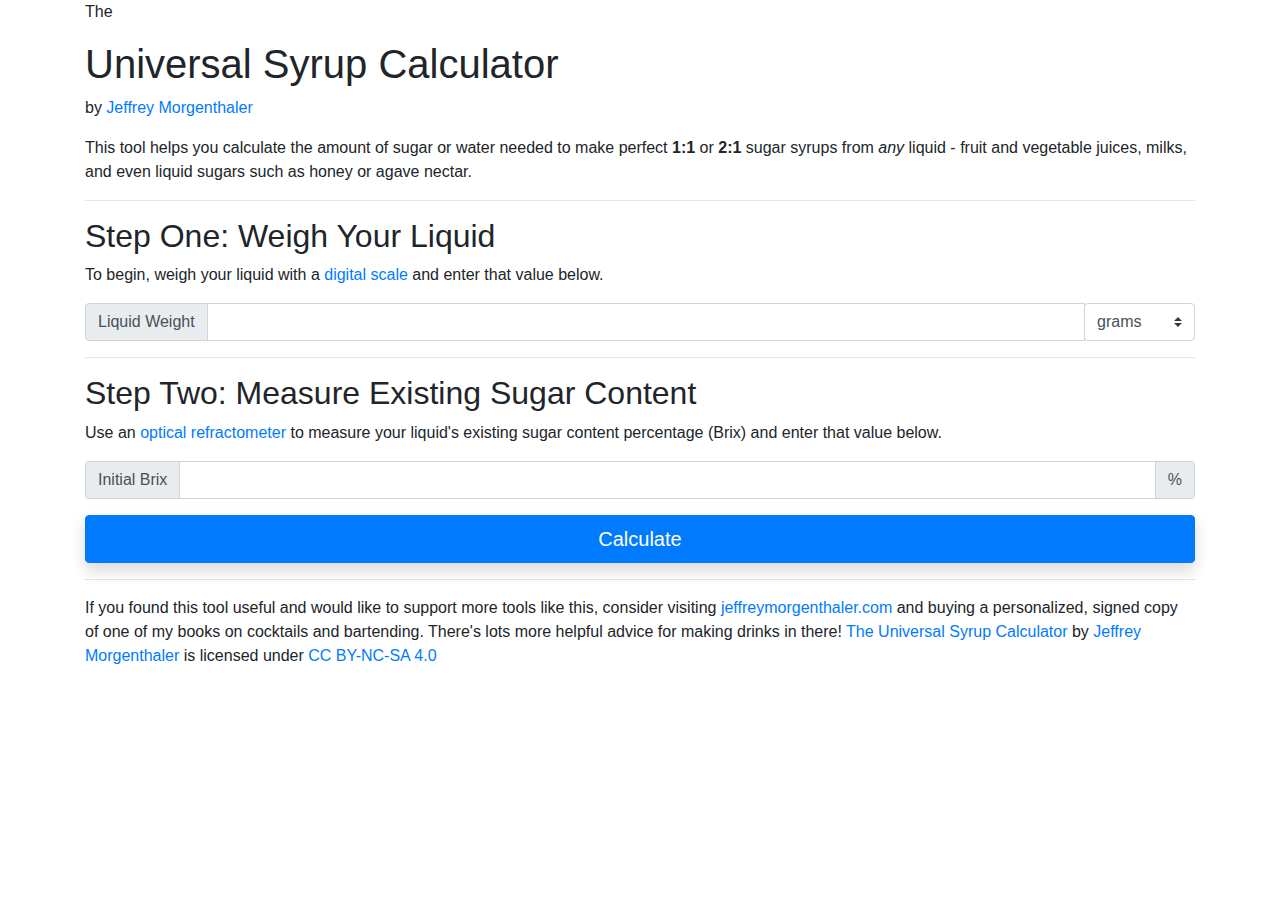
==== new/index.html @ f0f1c1b3 "Create index.html" ====
<!DOCTYPE html>
<html lang="en">
<head>
    <meta charset="UTF-8">
    <title>Universal Syrup Calculator</title>
    <meta name="description" content="Universal Syrup Calculator by Jeffrey Morgenthaler helps you make perfect 2:1 and 1:1 sugar syrups. Calculate the right amount of sugar or water based on your liquid's weight and Brix.">
    <meta name="keywords" content="syrup calculator, sugar syrup, 2:1 syrup, 1:1 syrup, Jeffrey Morgenthaler, cocktail syrup">

    <link href="https://stackpath.bootstrapcdn.com/bootstrap/4.5.2/css/bootstrap.min.css" rel="stylesheet">
    <link rel="stylesheet" type="text/css" href="style.css">


    <meta name="viewport" content="width=device-width, initial-scale=1">

	<link rel="apple-touch-icon" sizes="180x180" href="/apple-touch-icon.png">
	<link rel="icon" type="image/png" sizes="32x32" href="/favicon-32x32.png">
	<link rel="icon" type="image/png" sizes="16x16" href="/favicon-16x16.png">
	<link rel="manifest" href="/site.webmanifest">
	<link rel="mask-icon" href="/safari-pinned-tab.svg" color="#5bbad5">
	<meta name="msapplication-TileColor" content="#da532c">
	<meta name="theme-color" content="#ffffff">
</head>
<body>


    <div class="container">
    
    <div id="header">
    <p>The</p>
    <h1>Universal Syrup Calculator</h1>
    <p class="author">by <a href="https://jeffreymorgenthaler.com/universal-syrup-calculator/" target="_blank" aria-label="Link to my website, opens in a new window">Jeffrey Morgenthaler</a></p>
    <p>This tool helps you calculate the amount of sugar or water needed to make perfect <b>1:1</b> or <b>2:1</b> sugar syrups from <em>any</em> liquid - fruit and vegetable juices, milks, and even liquid sugars such as honey or agave nectar.</p>
        </div>
        
        <hr />
        
        <div class="recipe-step"> 
        <h2>Step One: Weigh Your Liquid</h2>
        <p>To begin, weigh your liquid with a <a href="https://amzn.to/3SgPzZM" target="_blank" aria-label="Link to buy digital scale, opens in a new window">digital scale</a> and enter that value below.
<div class="input-group mb-3">
    <div class="input-group-prepend">
        <span class="input-group-text" id="inputGroup-sizing-default">Liquid Weight</span>
    </div>
    <input type="number" class="form-control" id="weight" aria-label="Weight of Liquid" aria-describedby="inputGroup-sizing-default" required>
    <div class="input-group-append">
        <select class="custom-select" id="unit">
            <option value="grams">grams</option>
            <option value="ounces">ounces</option>
            <option value="kilograms">kilograms</option>
            <option value="pounds">pounds</option>
        </select>
    </div>
</div>
<span class="error" id="weightError"></span>
</div>
        
        <hr />
        
	<div class="recipe-step"> 
	<h2>Step Two: Measure Existing Sugar Content</h2>
	<p>Use an <a href="https://amzn.to/46cc4EW" target="_blank" aria-label="Link to buy optical refractometer, opens in a new window">optical refractometer</a> to measure your liquid's existing sugar content percentage (Brix) and enter that value below. 
	<div class="input-group mb-3">
	<div class="input-group-prepend">
	<span class="input-group-text" id="inputGroup-sizing-default">Initial Brix</span>
	</div>
	<input type="number" class="form-control" id="brix" aria-label="Initial Brix" aria-describedby="inputGroup-sizing-default" required>
	<div class="input-group-append">
	<span class="input-group-text">%</span>
	</div>
	</div>
	<span class="error" id="brixError"></span>
	</div>
        
<button id="calculateButton" class="btn btn-primary btn-lg btn-block shadow rounded">Calculate</button>        
       
<div id="results" class="row d-none">
    <div class="col-md-6">
        <div class="card text-center">
            <div class="card-header">
                For 1:1 Syrup
            </div>
            <div class="card-body">
                    <p id="add1to1Text"></p>
                <h2 id="sugar1to1">xx grams</h2>
                <p id="sugar1to1Type">water</p>
            </div>
        </div>
    </div>
    <div class="col-md-6">
        <div class="card text-center">
            <div class="card-header">
                For 2:1 Syrup
            </div>
            <div class="card-body">
                <p></p>
                <h2 id="sugar2to1">xx grams</h2>
                <p id="sugar2to1Type">sugar</p>
            </div>
        </div>
    </div>
</div>

<!-- Instructions Section -->
<div class="instructions d-none" id="instructions">
<p>Instructions Will Appear Here</p>
<hr />
</div>

       <hr /> 


<footer>
<p>If you found this tool useful and would like to support more tools like this, consider visiting<a href="https://jeffreymorgenthaler.com/book/" target="_blank"> jeffreymorgenthaler.com</a> and buying a personalized, signed copy of one of my books on cocktails and bartending. There's lots more helpful advice for making drinks in there! <a property="dct:title" rel="cc:attributionURL" href="https://syrupmath.com/">The Universal Syrup Calculator</a> by <a rel="cc:attributionURL dct:creator" property="cc:attributionName" href="https://jeffreymorgenthaler.com/">Jeffrey Morgenthaler</a> is licensed under <a href="https://creativecommons.org/licenses/by-nc-sa/4.0/?ref=chooser-v1" target="_blank" rel="license noopener noreferrer" style="display:inline-block;">CC BY-NC-SA 4.0</p>
</footer>

    </div>

    <!-- Link to external JavaScript file -->
    <script src="script.js"></script>
    
    <!-- 100% privacy-first analytics -->
    <script async defer src="https://scripts.simpleanalyticscdn.com/latest.js"></script>
    <noscript><img src="https://queue.simpleanalyticscdn.com/noscript.gif" alt="" referrerpolicy="no-referrer-when-downgrade" /></noscript>
</body>
</html>
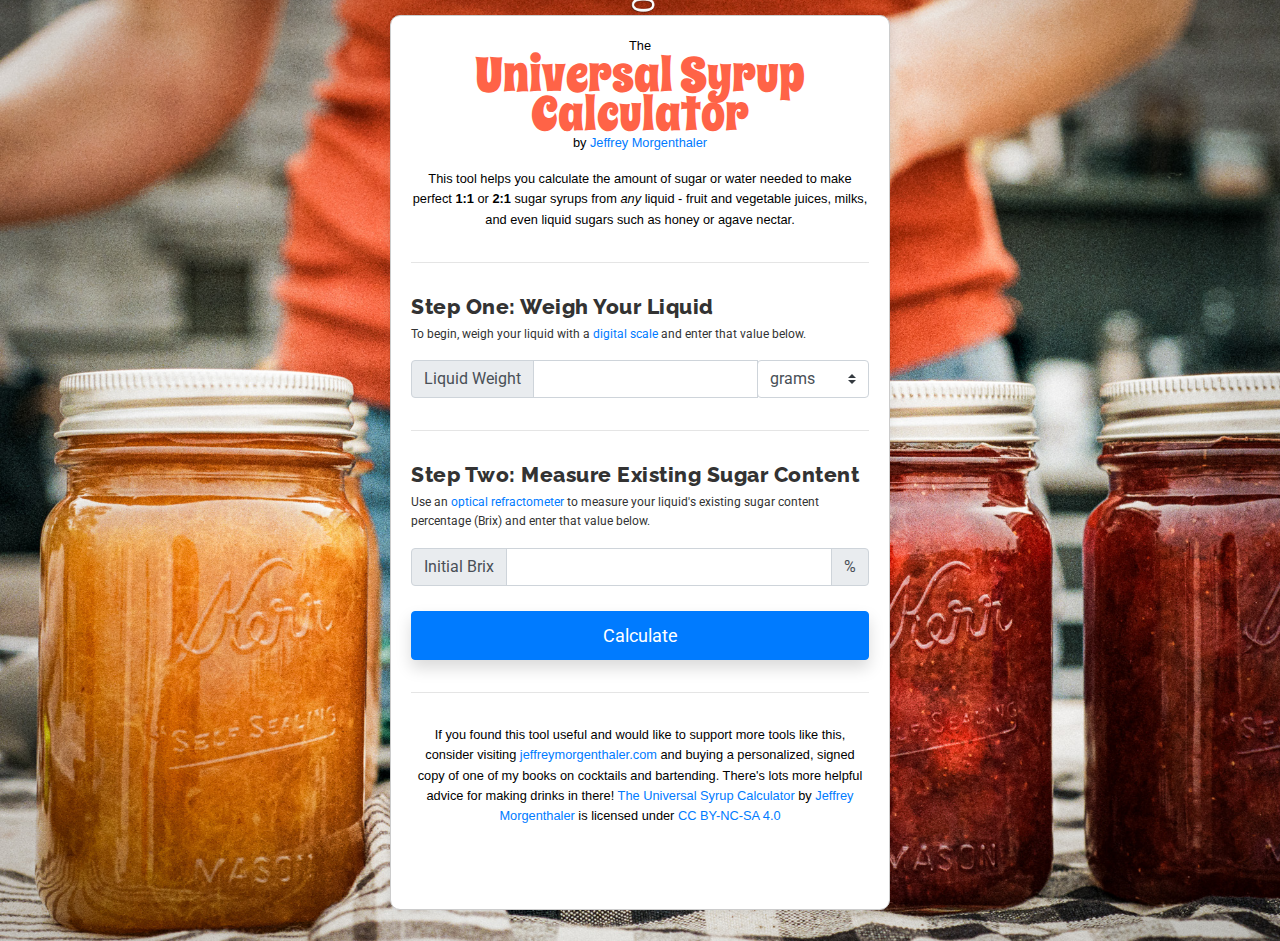
==== commit e493d243: "Add files via upload" ====
--- a/new/index.html
+++ b/new/index.html
@@ -122,4 +122,4 @@
     <script async defer src="https://scripts.simpleanalyticscdn.com/latest.js"></script>
     <noscript><img src="https://queue.simpleanalyticscdn.com/noscript.gif" alt="" referrerpolicy="no-referrer-when-downgrade" /></noscript>
 </body>
-</html>
+</html>--- a/new/style.css
+++ b/new/style.css
@@ -0,0 +1,178 @@
+@import url('https://fonts.googleapis.com/css2?family=Roboto:wght@400;700&display=swap');
+@import url('https://fonts.googleapis.com/css2?family=Raleway:ital,wght@0,100..900;1,100..900&display=swap');
+@import url('https://fonts.googleapis.com/css2?family=Spicy+Rice&display=swap');
+
+body {
+    font-family: 'Roboto', Arial, sans-serif;
+    margin: 0;
+    padding: 0;
+    background-color: #f5ec9a; /* Changed background color */
+    color: #333;
+    line-height: 1.6;
+	background: url('background.jpg');
+	background-repeat: no-repeat;
+	background-size: cover;
+	background-attachment: fixed;
+	background-position: center;
+
+}
+
+.container {
+    width: 95%;
+    max-width: 500px;
+    padding: 20px;
+    margin: 15px auto 5px;
+    border: 1px solid #ccc;
+    border-radius: 10px;
+    background-color: white;
+    box-shadow: 0 0 10px rgba(0, 0, 0, 0.1);
+}
+
+h1 {
+    font-family: "Spicy Rice", serif;
+    font-size: 3rem;
+    font-weight: 400;
+    line-height: .8;
+    color: #ff6347;
+    text-align: center;
+    padding: 0;
+    margin: 0;
+}
+
+h2 {
+    font-family: 'Raleway', sans-serif;
+    font-size: 1.3rem; /* Slightly smaller than the default */
+    margin-bottom: 0.75rem; /* Reduce space below the title */
+    font-weight: 800; /* Heavy font weight for a modern look */
+    color: #333; /* A slightly softer black/gray color */
+    letter-spacing: 0.5px; /* Add slight letter spacing for a modern feel */
+    margin: 0;
+}
+
+#header p {
+    font-family: Arial, sans-serif; /* Keep the same font family */
+    font-size: .8rem; /* Slightly smaller font for the byline */
+    font-weight: 400; /* Normal weight for the byline */
+    color: #000; /* Set the text color to black */
+    margin: 0; /* Adjust spacing between title and byline */
+    text-align: center;
+	}
+	
+.recipe-step p {
+    font-size: .75rem; /* Slightly smaller font for the byline */
+    margin-top: 5px;
+	}
+	
+.author {
+	padding-bottom: 15px;
+	}
+
+a {
+    color: #007BFF;
+    text-decoration: none;
+}
+
+a:hover {
+    text-decoration: underline;
+}
+
+.highlight {
+    color: red;
+    font-weight: bold;
+}
+
+.input-group {
+    margin-bottom: 15px;
+}
+
+label {
+    display: block;
+    margin-bottom: 5px;
+    font-weight: bold;
+}
+
+input {
+    width: 100%;
+    padding: 10px;
+    box-sizing: border-box;
+    border: 1px solid #ccc;
+    border-radius: 5px;
+    font-size: 16px; /* Prevent auto-zoom on mobile devices */
+    margin-bottom: 0;
+}
+
+#calculateButton {
+    background-color: #007bff;
+    border-color: #007bff;
+    padding: 10px 20px;
+    font-size: 18px;
+    transition: background-color 0.3s ease;
+    margin-top: 25px;
+}
+
+#calculateButton:hover {
+    background-color: #0056b3;
+    border-color: #0056b3;
+}
+
+#results {
+    margin-top: 1.5em; /* Adjust the value as needed */
+    margin-bottom: 1.5em;
+}
+
+.card-header {
+    font-size: 1.7em;  /* Increase the font size */
+    font-weight: bolder; /* Make the text bold */
+}
+
+#sugar1to1, #sugar2to1 {
+	font-size: 1.5rem;
+	color: #ff6347;
+	margin-bottom: 1rem;
+	}
+	
+.instructions {
+    font-family: Arial, sans-serif; /* Keep the same font family */
+    font-size: .8rem;
+    font-weight: 400;
+    color: #000; /* Set the text color to black */
+    margin: 0; 
+    text-align: center;
+	}
+
+/* Error message styling */
+.error {
+    color: red;
+    font-size: 0.9em;  /* Adjust font size if necessary */
+    margin: 0;
+    display: block;  /* Ensure it displays as a block element */
+}
+
+hr {
+    margin: 2rem 0;
+}
+
+footer {
+    text-align: center;
+    font-family: Arial, sans-serif; /* Keep the same font family */
+    font-size: .8rem; /* Slightly smaller font for the byline */
+    font-weight: 400; /* Normal weight for the byline */
+    color: #000; /* Set the text color to black */
+    }
+
+/* Remove border and margins, adjust width and padding on mobile devices */
+@media (max-width: 768px) {
+    .container {
+        width: 90%; /* Ensure the container takes up 90% of the width */
+        max-width: none; /* Remove max-width for mobile */
+        padding: 15px; /* Reduce padding on mobile devices
+        border: none;
+        margin: 10px auto; /* Center the container with auto margins */
+        border-radius: 0; /* Remove border-radius for a cleaner look on mobile */
+    }
+    
+.card {
+	margin-bottom: 25px; /* Add desired space between cards */
+    }
+
+}
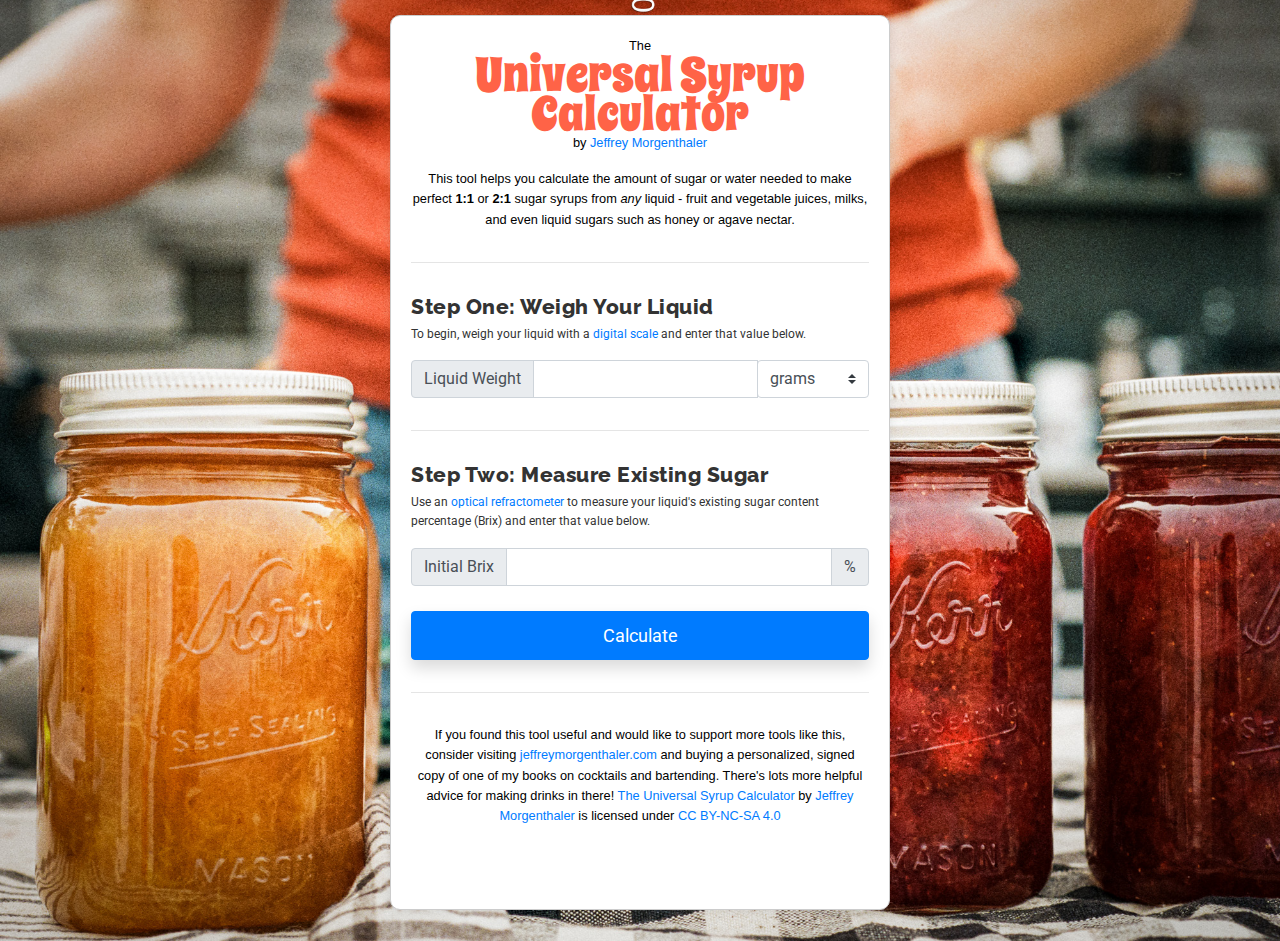
==== commit 5089845c: "Update index.html" ====
--- a/new/index.html
+++ b/new/index.html
@@ -37,7 +37,7 @@
         <div class="recipe-step"> 
         <h2>Step One: Weigh Your Liquid</h2>
         <p>To begin, weigh your liquid with a <a href="https://amzn.to/3SgPzZM" target="_blank" aria-label="Link to buy digital scale, opens in a new window">digital scale</a> and enter that value below.
-<div class="input-group mb-3">
+<div class="input-group">
     <div class="input-group-prepend">
         <span class="input-group-text" id="inputGroup-sizing-default">Liquid Weight</span>
     </div>
@@ -57,9 +57,9 @@
         <hr />
         
 	<div class="recipe-step"> 
-	<h2>Step Two: Measure Existing Sugar Content</h2>
+	<h2>Step Two: Measure Existing Sugar</h2>
 	<p>Use an <a href="https://amzn.to/46cc4EW" target="_blank" aria-label="Link to buy optical refractometer, opens in a new window">optical refractometer</a> to measure your liquid's existing sugar content percentage (Brix) and enter that value below. 
-	<div class="input-group mb-3">
+	<div class="input-group">
 	<div class="input-group-prepend">
 	<span class="input-group-text" id="inputGroup-sizing-default">Initial Brix</span>
 	</div>
@@ -122,4 +122,4 @@
     <script async defer src="https://scripts.simpleanalyticscdn.com/latest.js"></script>
     <noscript><img src="https://queue.simpleanalyticscdn.com/noscript.gif" alt="" referrerpolicy="no-referrer-when-downgrade" /></noscript>
 </body>
-</html>+</html>
--- a/new/style.css
+++ b/new/style.css
@@ -82,23 +82,8 @@
 }
 
 .input-group {
-    margin-bottom: 15px;
-}
-
-label {
-    display: block;
     margin-bottom: 5px;
-    font-weight: bold;
-}
-
-input {
-    width: 100%;
-    padding: 10px;
-    box-sizing: border-box;
-    border: 1px solid #ccc;
-    border-radius: 5px;
-    font-size: 16px; /* Prevent auto-zoom on mobile devices */
-    margin-bottom: 0;
+    padding-bottom: 0px;
 }
 
 #calculateButton {
@@ -133,8 +118,8 @@
 	
 .instructions {
     font-family: Arial, sans-serif; /* Keep the same font family */
-    font-size: .8rem;
-    font-weight: 400;
+    font-size: .9rem;
+    font-weight: 600;
     color: #000; /* Set the text color to black */
     margin: 0; 
     text-align: center;
@@ -143,8 +128,8 @@
 /* Error message styling */
 .error {
     color: red;
-    font-size: 0.9em;  /* Adjust font size if necessary */
-    margin: 0;
+    font-size: 0.8em;  /* Adjust font size if necessary */
+    margin-left: 5px;
     display: block;  /* Ensure it displays as a block element */
 }
 
@@ -163,12 +148,12 @@
 /* Remove border and margins, adjust width and padding on mobile devices */
 @media (max-width: 768px) {
     .container {
-        width: 90%; /* Ensure the container takes up 90% of the width */
+        width: 95%; /* Ensure the container takes up 90% of the width */
         max-width: none; /* Remove max-width for mobile */
         padding: 15px; /* Reduce padding on mobile devices
         border: none;
         margin: 10px auto; /* Center the container with auto margins */
-        border-radius: 0; /* Remove border-radius for a cleaner look on mobile */
+        border-radius: 5px;
     }
     
 .card {
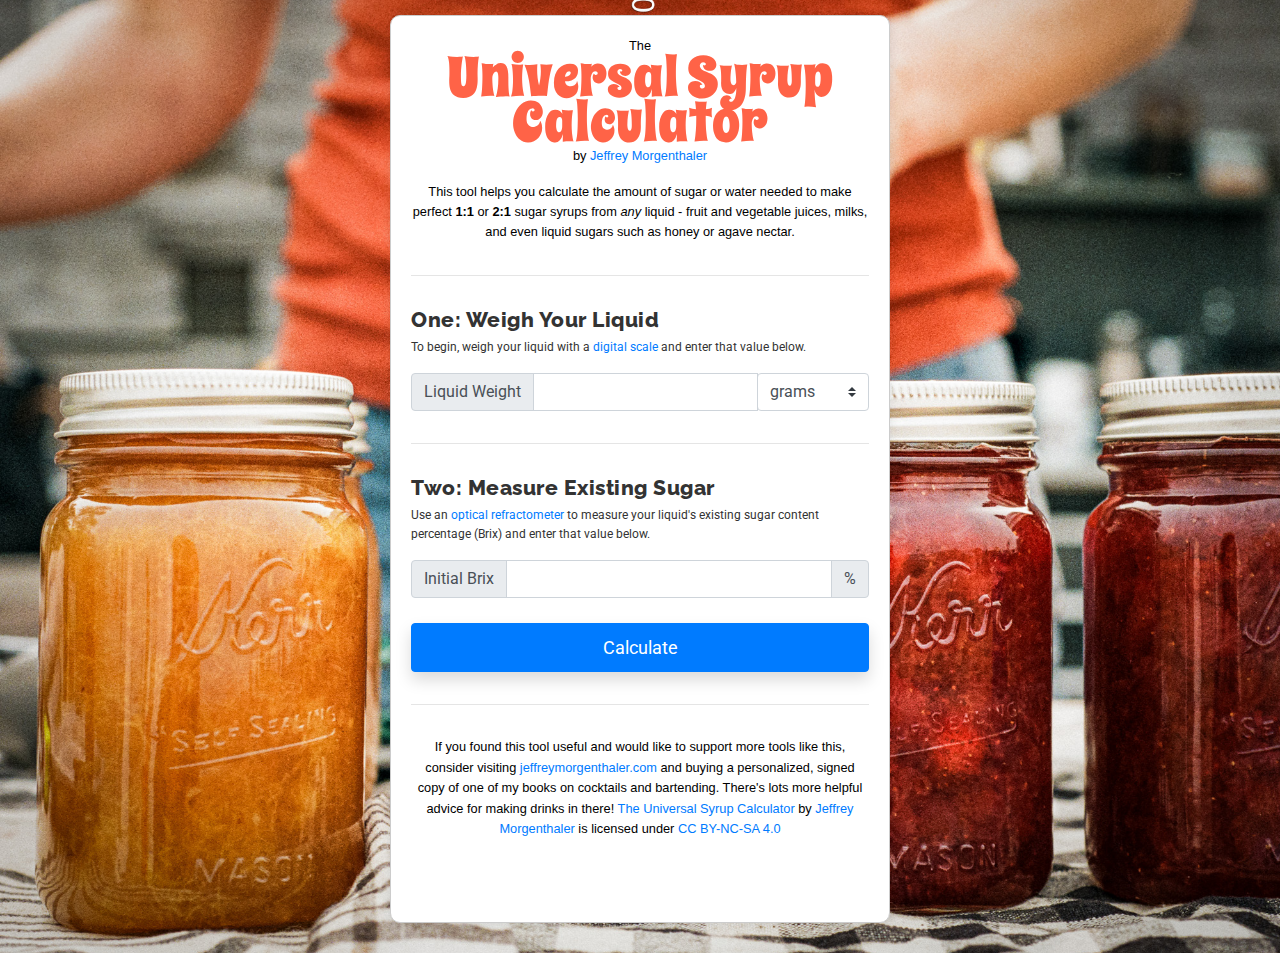
==== commit 5e9d0a6f: "Update index.html" ====
--- a/new/index.html
+++ b/new/index.html
@@ -35,7 +35,7 @@
         <hr />
         
         <div class="recipe-step"> 
-        <h2>Step One: Weigh Your Liquid</h2>
+        <h2>One: Weigh Your Liquid</h2>
         <p>To begin, weigh your liquid with a <a href="https://amzn.to/3SgPzZM" target="_blank" aria-label="Link to buy digital scale, opens in a new window">digital scale</a> and enter that value below.
 <div class="input-group">
     <div class="input-group-prepend">
@@ -57,7 +57,7 @@
         <hr />
         
 	<div class="recipe-step"> 
-	<h2>Step Two: Measure Existing Sugar</h2>
+	<h2>Two: Measure Existing Sugar</h2>
 	<p>Use an <a href="https://amzn.to/46cc4EW" target="_blank" aria-label="Link to buy optical refractometer, opens in a new window">optical refractometer</a> to measure your liquid's existing sugar content percentage (Brix) and enter that value below. 
 	<div class="input-group">
 	<div class="input-group-prepend">
--- a/new/style.css
+++ b/new/style.css
@@ -30,7 +30,7 @@
 
 h1 {
     font-family: "Spicy Rice", serif;
-    font-size: 3rem;
+    font-size: 3.5rem;
     font-weight: 400;
     line-height: .8;
     color: #ff6347;
@@ -59,7 +59,7 @@
 	}
 	
 .recipe-step p {
-    font-size: .75rem; /* Slightly smaller font for the byline */
+    font-size: .75rem;
     margin-top: 5px;
 	}
 	
@@ -116,12 +116,28 @@
 	margin-bottom: 1rem;
 	}
 	
-.instructions {
+#instruction-1 {
+    font-family: Arial, sans-serif; /* Keep the same font family */
+    font-size: .9rem;
+    font-weight: 400;
+    color: #000; /* Set the text color to black */
+    text-align: center;
+	}
+	
+#instruction-2 {
     font-family: Arial, sans-serif; /* Keep the same font family */
     font-size: .9rem;
     font-weight: 600;
     color: #000; /* Set the text color to black */
-    margin: 0; 
+    text-align: center;
+	}
+	
+#instruction-3 {
+    font-family: Arial, sans-serif; /* Keep the same font family */
+    font-size: .9rem;
+    font-weight: 400;
+    font-style: italic;
+    color: #000; /* Set the text color to black */
     text-align: center;
 	}
 
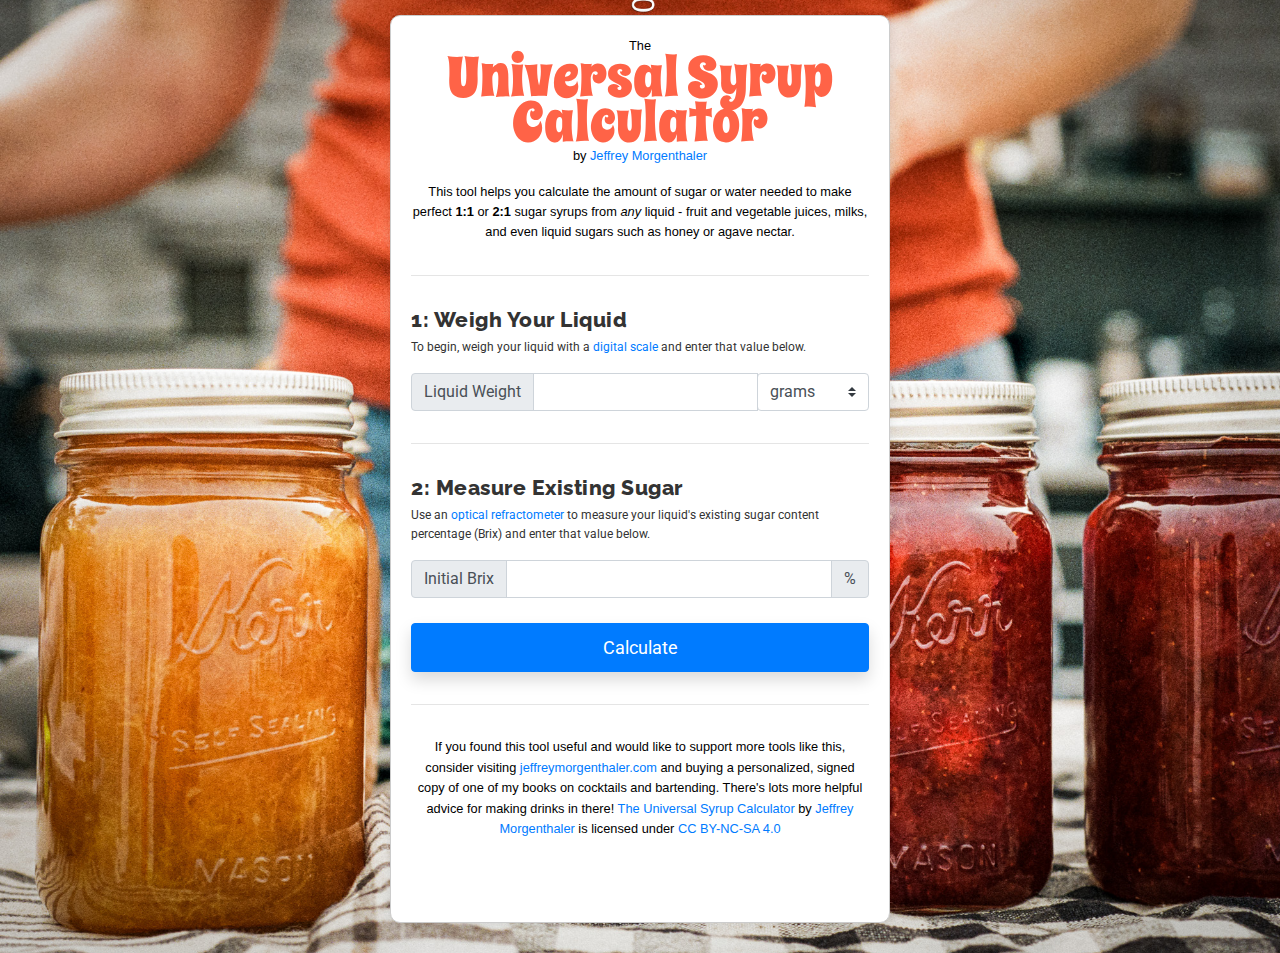
==== commit d54d26ea: "Update index.html" ====
--- a/new/index.html
+++ b/new/index.html
@@ -35,7 +35,7 @@
         <hr />
         
         <div class="recipe-step"> 
-        <h2>One: Weigh Your Liquid</h2>
+        <h2>1: Weigh Your Liquid</h2>
         <p>To begin, weigh your liquid with a <a href="https://amzn.to/3SgPzZM" target="_blank" aria-label="Link to buy digital scale, opens in a new window">digital scale</a> and enter that value below.
 <div class="input-group">
     <div class="input-group-prepend">
@@ -57,7 +57,7 @@
         <hr />
         
 	<div class="recipe-step"> 
-	<h2>Two: Measure Existing Sugar</h2>
+	<h2>2: Measure Existing Sugar</h2>
 	<p>Use an <a href="https://amzn.to/46cc4EW" target="_blank" aria-label="Link to buy optical refractometer, opens in a new window">optical refractometer</a> to measure your liquid's existing sugar content percentage (Brix) and enter that value below. 
 	<div class="input-group">
 	<div class="input-group-prepend">
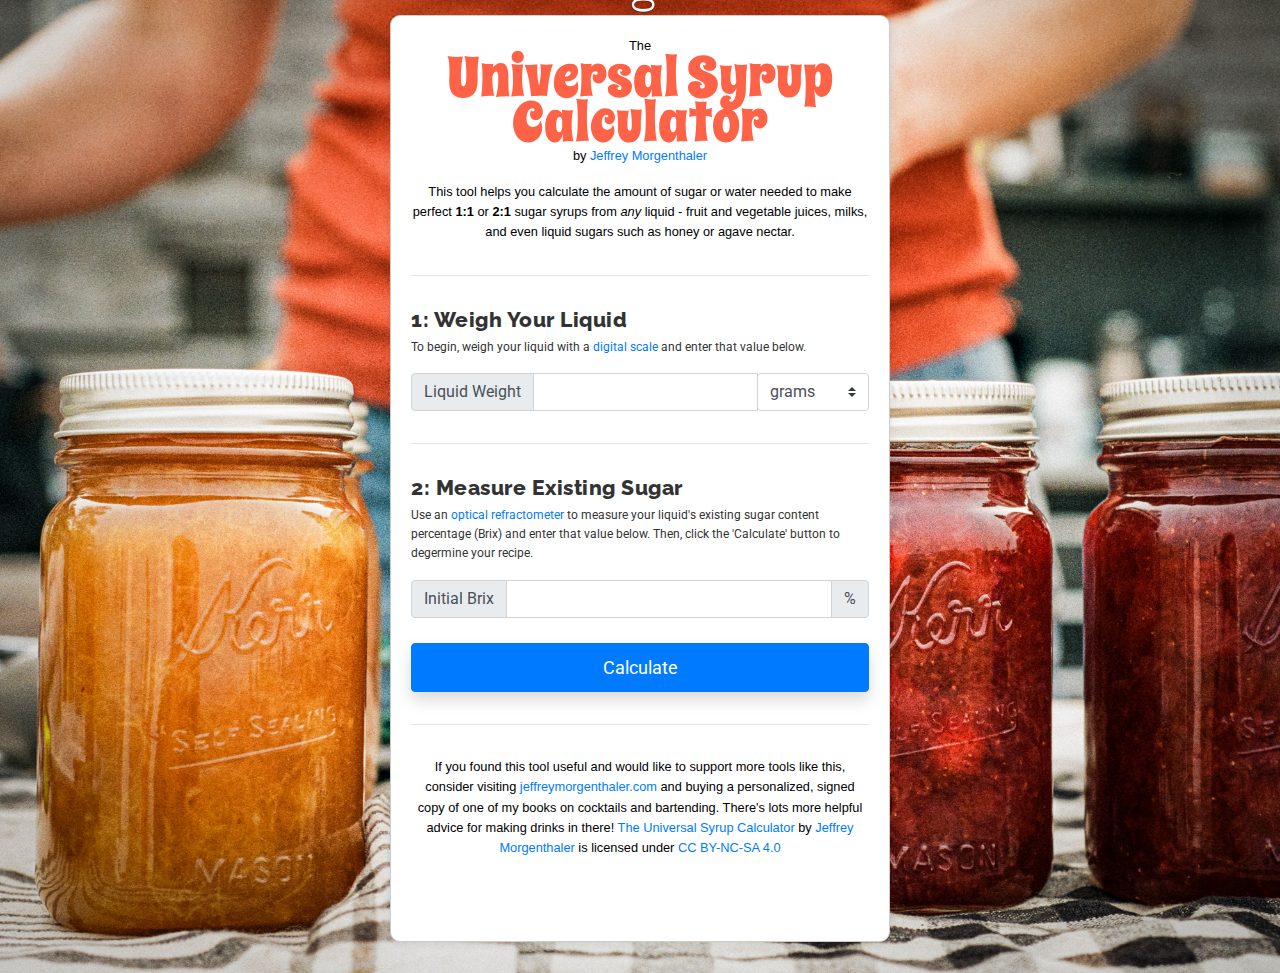
==== commit d588836d: "Update index.html" ====
--- a/new/index.html
+++ b/new/index.html
@@ -58,7 +58,7 @@
         
 	<div class="recipe-step"> 
 	<h2>2: Measure Existing Sugar</h2>
-	<p>Use an <a href="https://amzn.to/46cc4EW" target="_blank" aria-label="Link to buy optical refractometer, opens in a new window">optical refractometer</a> to measure your liquid's existing sugar content percentage (Brix) and enter that value below. 
+	<p>Use an <a href="https://amzn.to/46cc4EW" target="_blank" aria-label="Link to buy optical refractometer, opens in a new window">optical refractometer</a> to measure your liquid's existing sugar content percentage (Brix) and enter that value below. Then, click the 'Calculate' button to degermine your recipe.
 	<div class="input-group">
 	<div class="input-group-prepend">
 	<span class="input-group-text" id="inputGroup-sizing-default">Initial Brix</span>
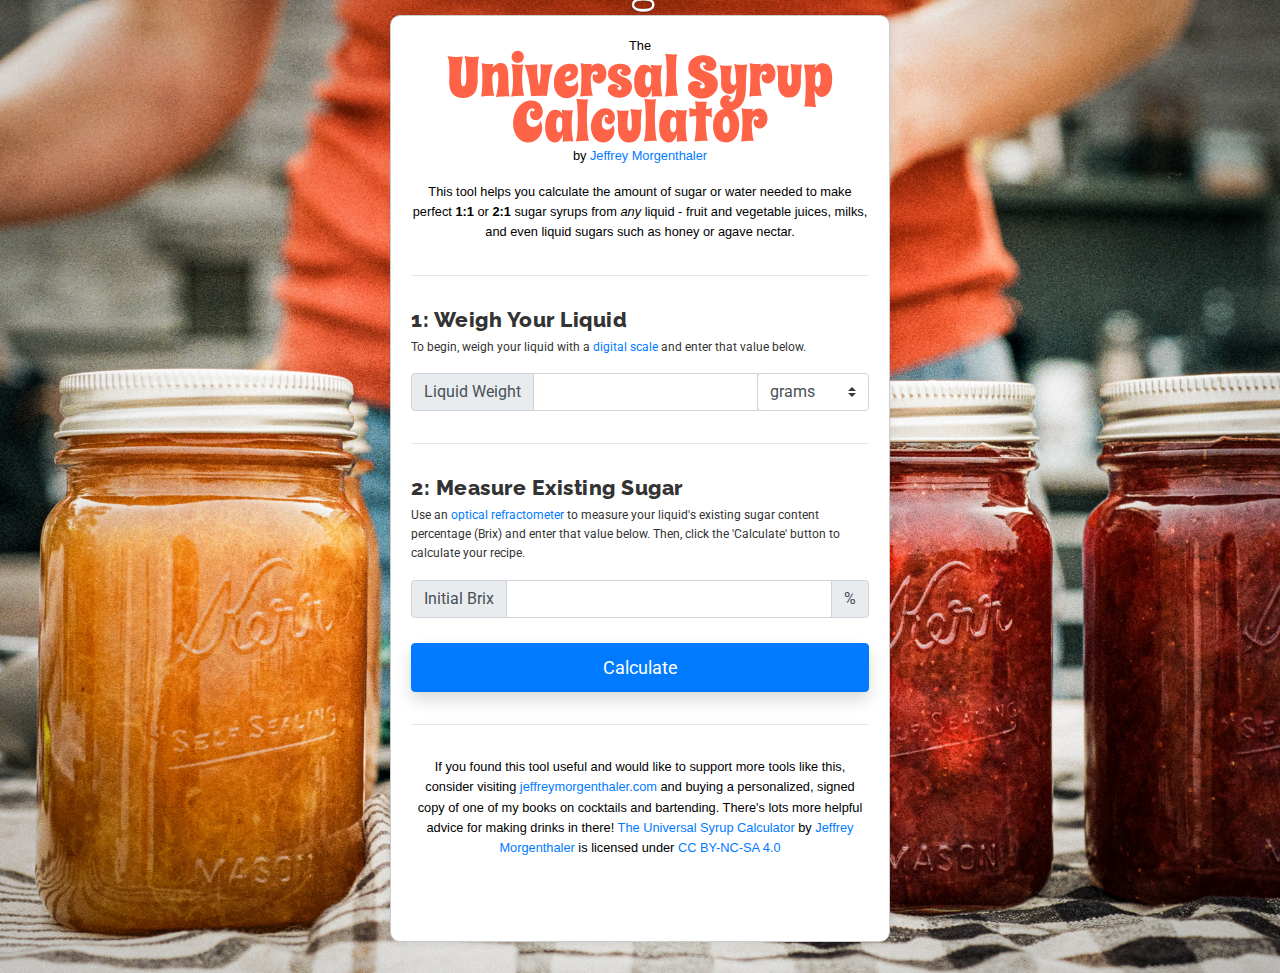
==== commit f9546aae: "Update index.html" ====
--- a/new/index.html
+++ b/new/index.html
@@ -58,7 +58,7 @@
         
 	<div class="recipe-step"> 
 	<h2>2: Measure Existing Sugar</h2>
-	<p>Use an <a href="https://amzn.to/46cc4EW" target="_blank" aria-label="Link to buy optical refractometer, opens in a new window">optical refractometer</a> to measure your liquid's existing sugar content percentage (Brix) and enter that value below. Then, click the 'Calculate' button to degermine your recipe.
+	<p>Use an <a href="https://amzn.to/46cc4EW" target="_blank" aria-label="Link to buy optical refractometer, opens in a new window">optical refractometer</a> to measure your liquid's existing sugar content percentage (Brix) and enter that value below. Then, click the 'Calculate' button to calculate your recipe.</p>
 	<div class="input-group">
 	<div class="input-group-prepend">
 	<span class="input-group-text" id="inputGroup-sizing-default">Initial Brix</span>
